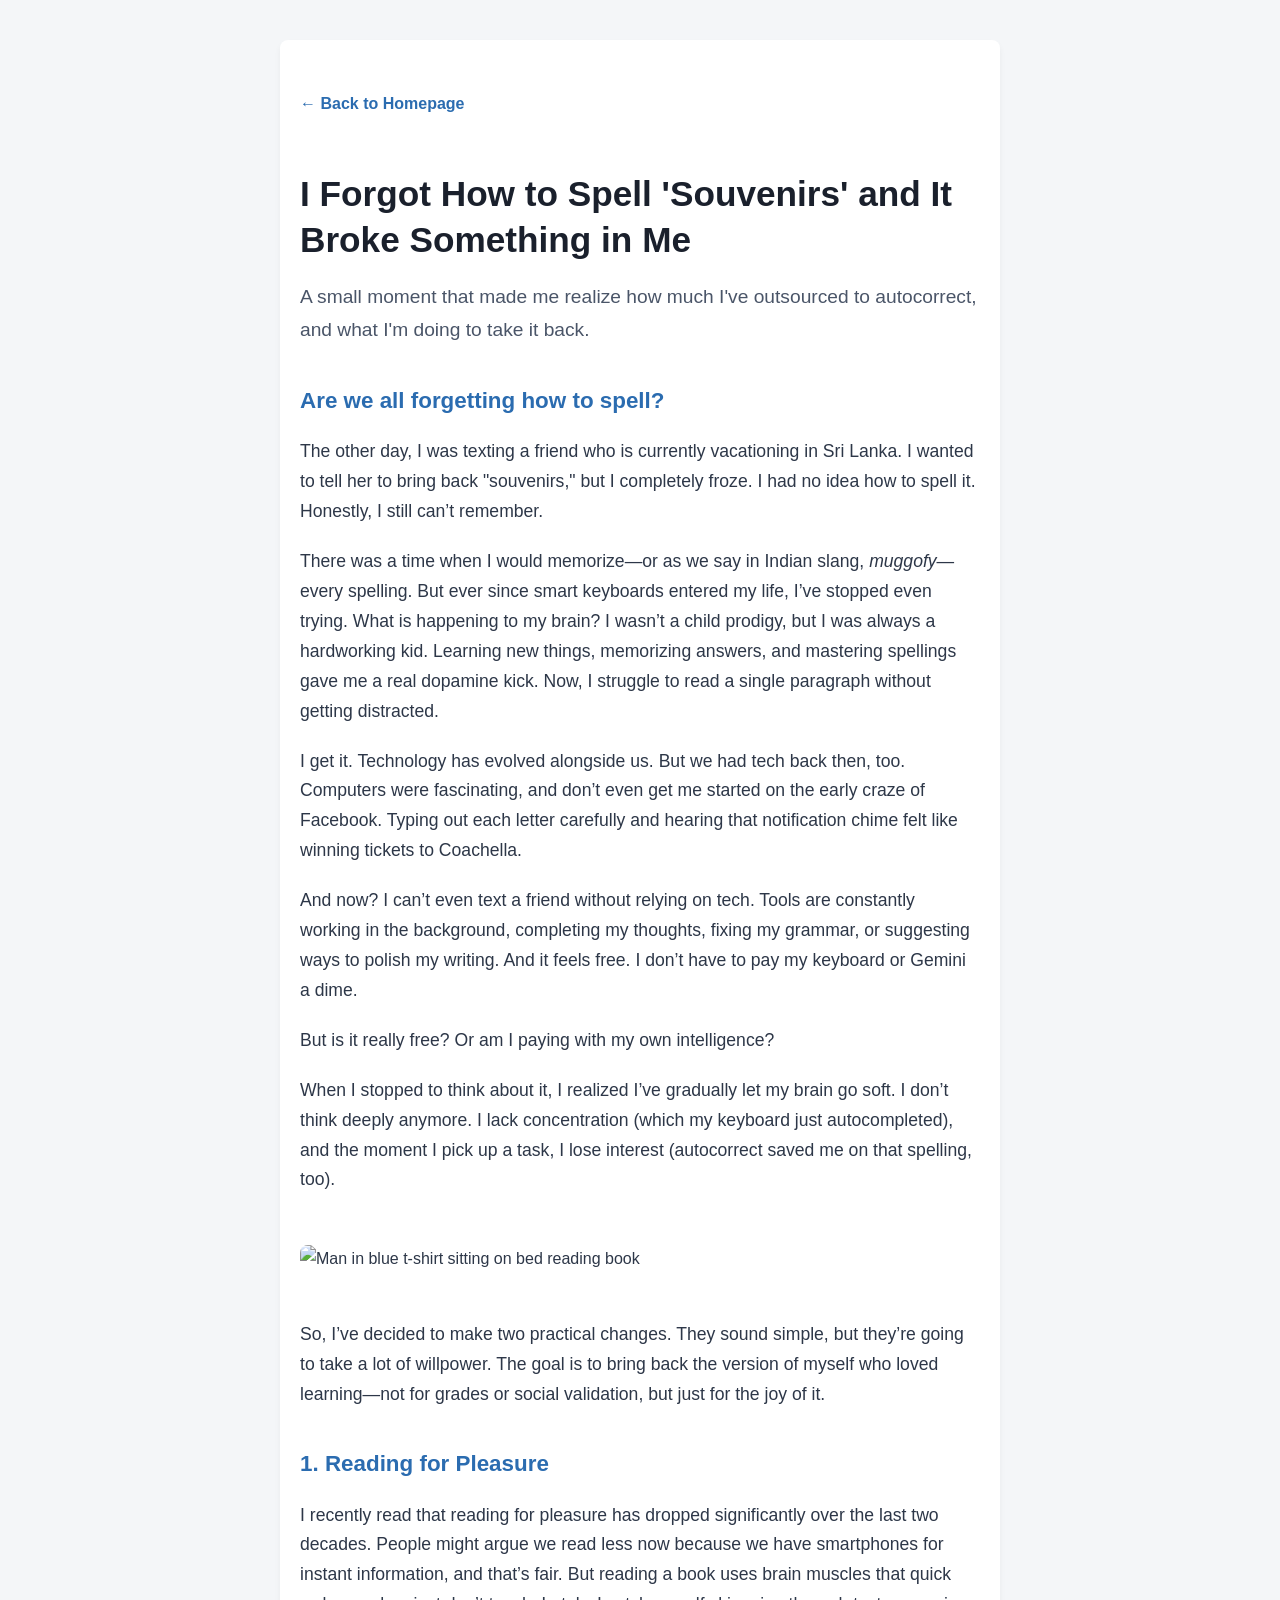
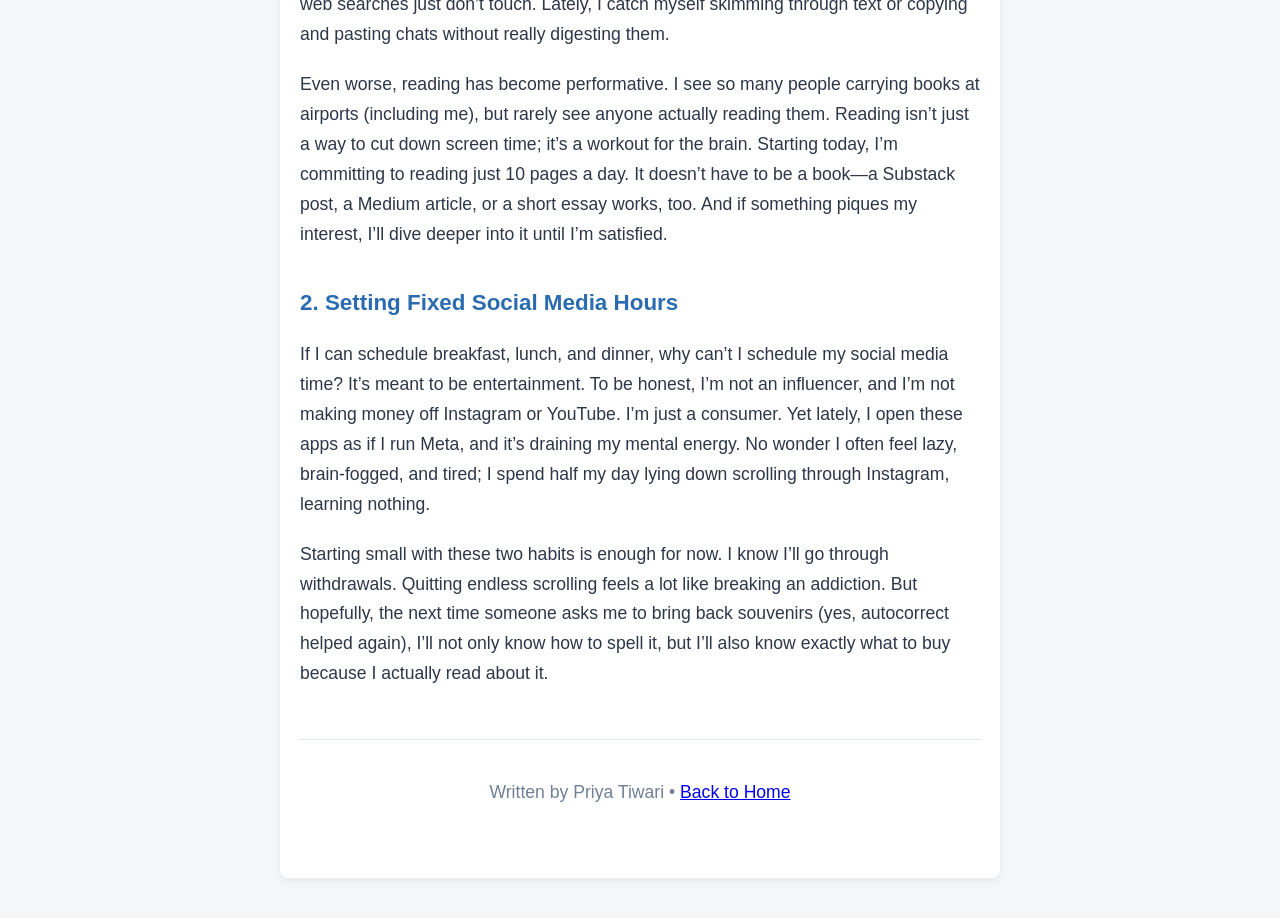
==== my-first-essay.html @ 95736776 "Create my-first-essay.html" ====
<!DOCTYPE HTML>
<html>
	<head>
		<title>I Forgot How to Spell 'Souvenirs' and It Broke Something in Me</title>
		<meta charset="utf-8" />
		<meta name="viewport" content="width=device-width, initial-scale=1" />
		<style>
			body {
				font-family: -apple-system, BlinkMacSystemFont, "Segoe UI", Roboto, Helvetica, Arial, sans-serif;
				line-height: 1.7;
				color: #2d3748;
				background-color: #f4f6f8;
				margin: 0;
				padding: 0;
			}
			.container {
				max-width: 680px;
				margin: 0 auto;
				padding: 50px 20px;
				background-color: #ffffff;
				box-shadow: 0 4px 6px rgba(0,0,0,0.05);
				border-radius: 8px;
				margin-top: 40px;
				margin-bottom: 40px;
			}
			.back-link {
				display: inline-block;
				margin-bottom: 30px;
				color: #2b6cb0;
				text-decoration: none;
				font-weight: 600;
			}
			.back-link:hover {
				text-decoration: underline;
			}
			h1 {
				font-size: 2.2rem;
				color: #1a202c;
				line-height: 1.3;
				margin-bottom: 15px;
			}
			.subtitle {
				font-size: 1.2rem;
				color: #4a5568;
				font-weight: 500;
				margin-bottom: 30px;
			}
			h2 {
				font-size: 1.4rem;
				color: #2b6cb0;
				margin-top: 35px;
				margin-bottom: 15px;
			}
			p {
				font-size: 1.1rem;
				margin-bottom: 20px;
			}
			.article-image {
				width: 100%;
				max-height: 400px;
				object-fit: cover;
				border-radius: 8px;
				margin: 30px 0;
			}
			footer {
				margin-top: 50px;
				padding-top: 20px;
				border-top: 1px solid #e2e8f0;
				text-align: center;
				font-size: 0.95rem;
				color: #718096;
			}
		</style>
	</head>
	<body>

		<div class="container">
			<a href="index.html" class="back-link">&larr; Back to Homepage</a>

			<h1>I Forgot How to Spell 'Souvenirs' and It Broke Something in Me</h1>
			<p class="subtitle">A small moment that made me realize how much I've outsourced to autocorrect, and what I'm doing to take it back.</p>

			<h2>Are we all forgetting how to spell?</h2>
			<p>The other day, I was texting a friend who is currently vacationing in Sri Lanka. I wanted to tell her to bring back "souvenirs," but I completely froze. I had no idea how to spell it. Honestly, I still can’t remember.</p>

			<p>There was a time when I would memorize—or as we say in Indian slang, <em>muggofy</em>—every spelling. But ever since smart keyboards entered my life, I’ve stopped even trying. What is happening to my brain? I wasn’t a child prodigy, but I was always a hardworking kid. Learning new things, memorizing answers, and mastering spellings gave me a real dopamine kick. Now, I struggle to read a single paragraph without getting distracted.</p>

			<p>I get it. Technology has evolved alongside us. But we had tech back then, too. Computers were fascinating, and don’t even get me started on the early craze of Facebook. Typing out each letter carefully and hearing that notification chime felt like winning tickets to Coachella.</p>

			<p>And now? I can’t even text a friend without relying on tech. Tools are constantly working in the background, completing my thoughts, fixing my grammar, or suggesting ways to polish my writing. And it feels free. I don’t have to pay my keyboard or Gemini a dime.</p>

			<p>But is it really free? Or am I paying with my own intelligence?</p>

			<p>When I stopped to think about it, I realized I’ve gradually let my brain go soft. I don’t think deeply anymore. I lack concentration (which my keyboard just autocompleted), and the moment I pick up a task, I lose interest (autocorrect saved me on that spelling, too).</p>

			<!-- Image section -->
			<img src="images/pic01.jpg" alt="Man in blue t-shirt sitting on bed reading book" class="article-image" />

			<p>So, I’ve decided to make two practical changes. They sound simple, but they’re going to take a lot of willpower. The goal is to bring back the version of myself who loved learning—not for grades or social validation, but just for the joy of it.</p>

			<h2>1. Reading for Pleasure</h2>
			<p>I recently read that reading for pleasure has dropped significantly over the last two decades. People might argue we read less now because we have smartphones for instant information, and that’s fair. But reading a book uses brain muscles that quick web searches just don’t touch. Lately, I catch myself skimming through text or copying and pasting chats without really digesting them.</p>

			<p>Even worse, reading has become performative. I see so many people carrying books at airports (including me), but rarely see anyone actually reading them. Reading isn’t just a way to cut down screen time; it’s a workout for the brain. Starting today, I’m committing to reading just 10 pages a day. It doesn’t have to be a book—a Substack post, a Medium article, or a short essay works, too. And if something piques my interest, I’ll dive deeper into it until I’m satisfied.</p>

			<h2>2. Setting Fixed Social Media Hours</h2>
			<p>If I can schedule breakfast, lunch, and dinner, why can’t I schedule my social media time? It’s meant to be entertainment. To be honest, I’m not an influencer, and I’m not making money off Instagram or YouTube. I’m just a consumer. Yet lately, I open these apps as if I run Meta, and it’s draining my mental energy. No wonder I often feel lazy, brain-fogged, and tired; I spend half my day lying down scrolling through Instagram, learning nothing.</p>

			<p>Starting small with these two habits is enough for now. I know I’ll go through withdrawals. Quitting endless scrolling feels a lot like breaking an addiction. But hopefully, the next time someone asks me to bring back souvenirs (yes, autocorrect helped again), I’ll not only know how to spell it, but I’ll also know exactly what to buy because I actually read about it.</p>

			<footer>
				<p>Written by Priya Tiwari &bull; <a href="index.html">Back to Home</a></p>
			</footer>
		</div>

	</body>
</html>
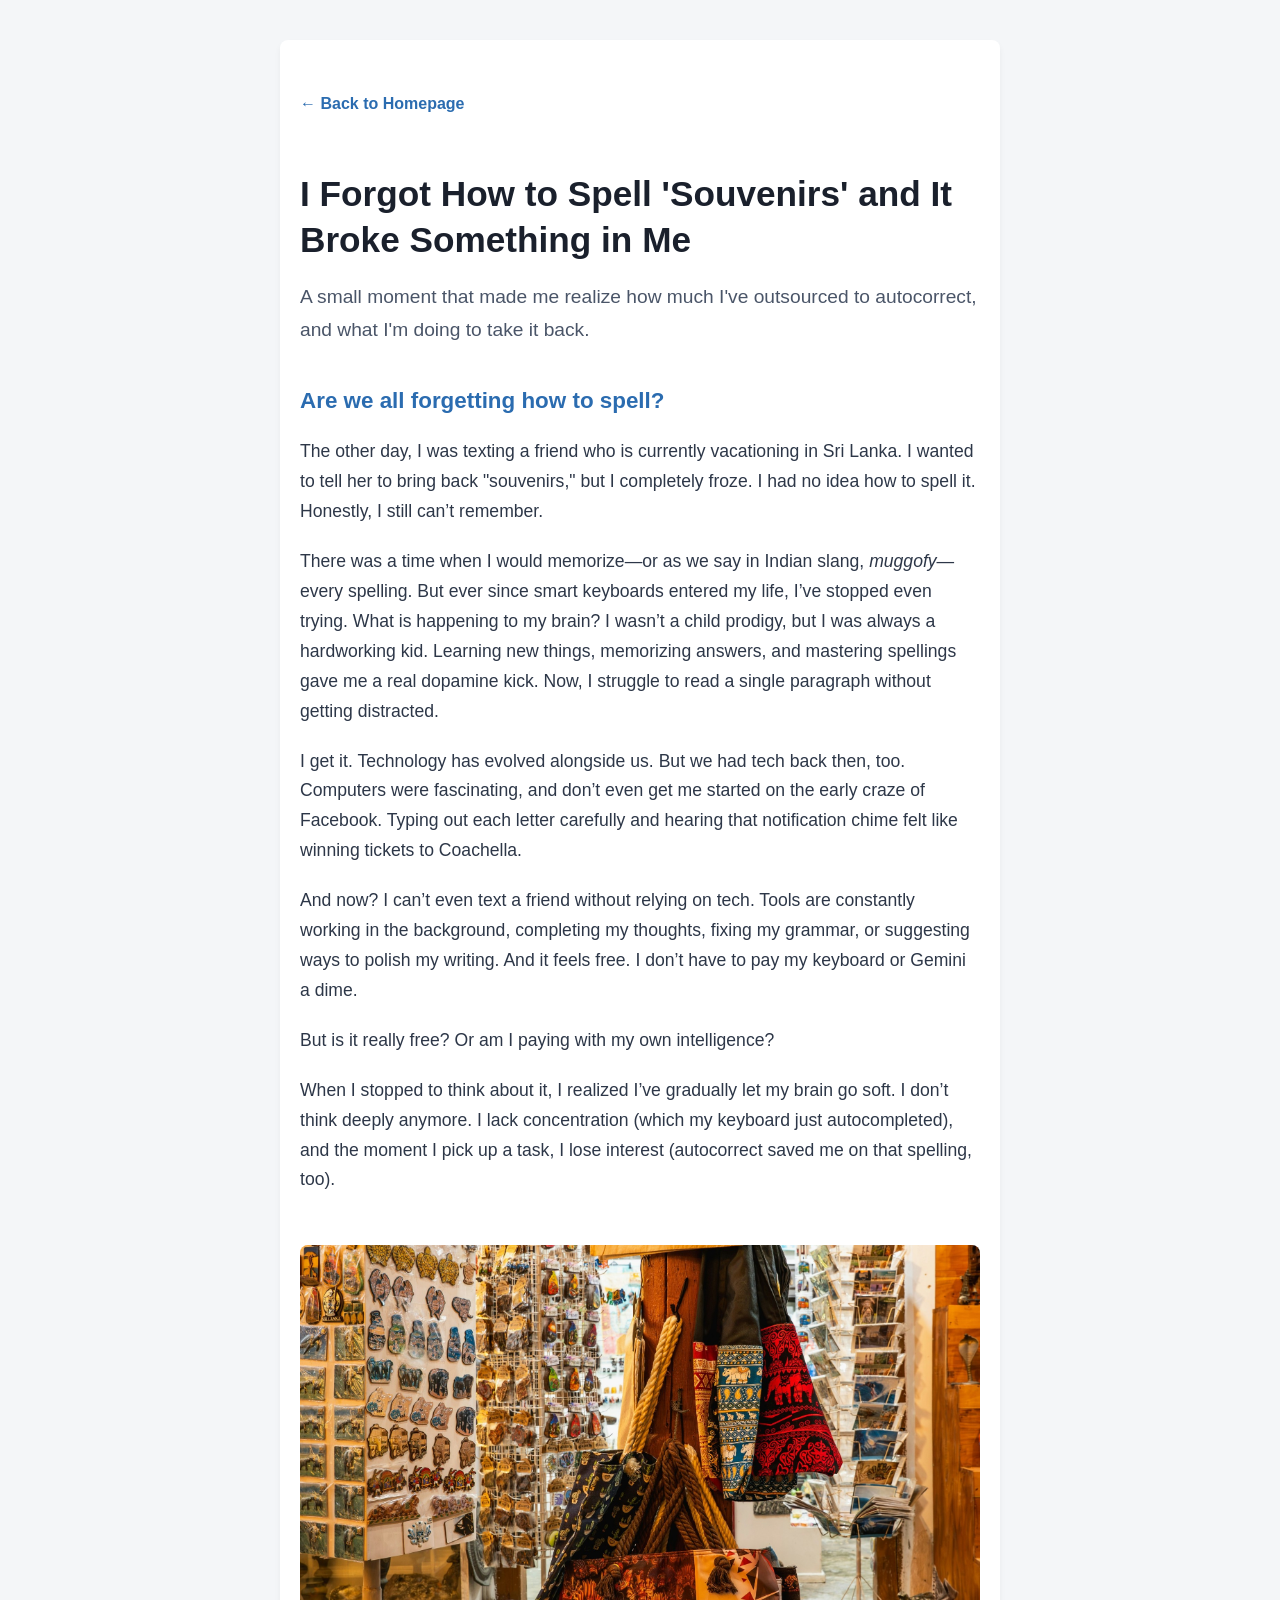
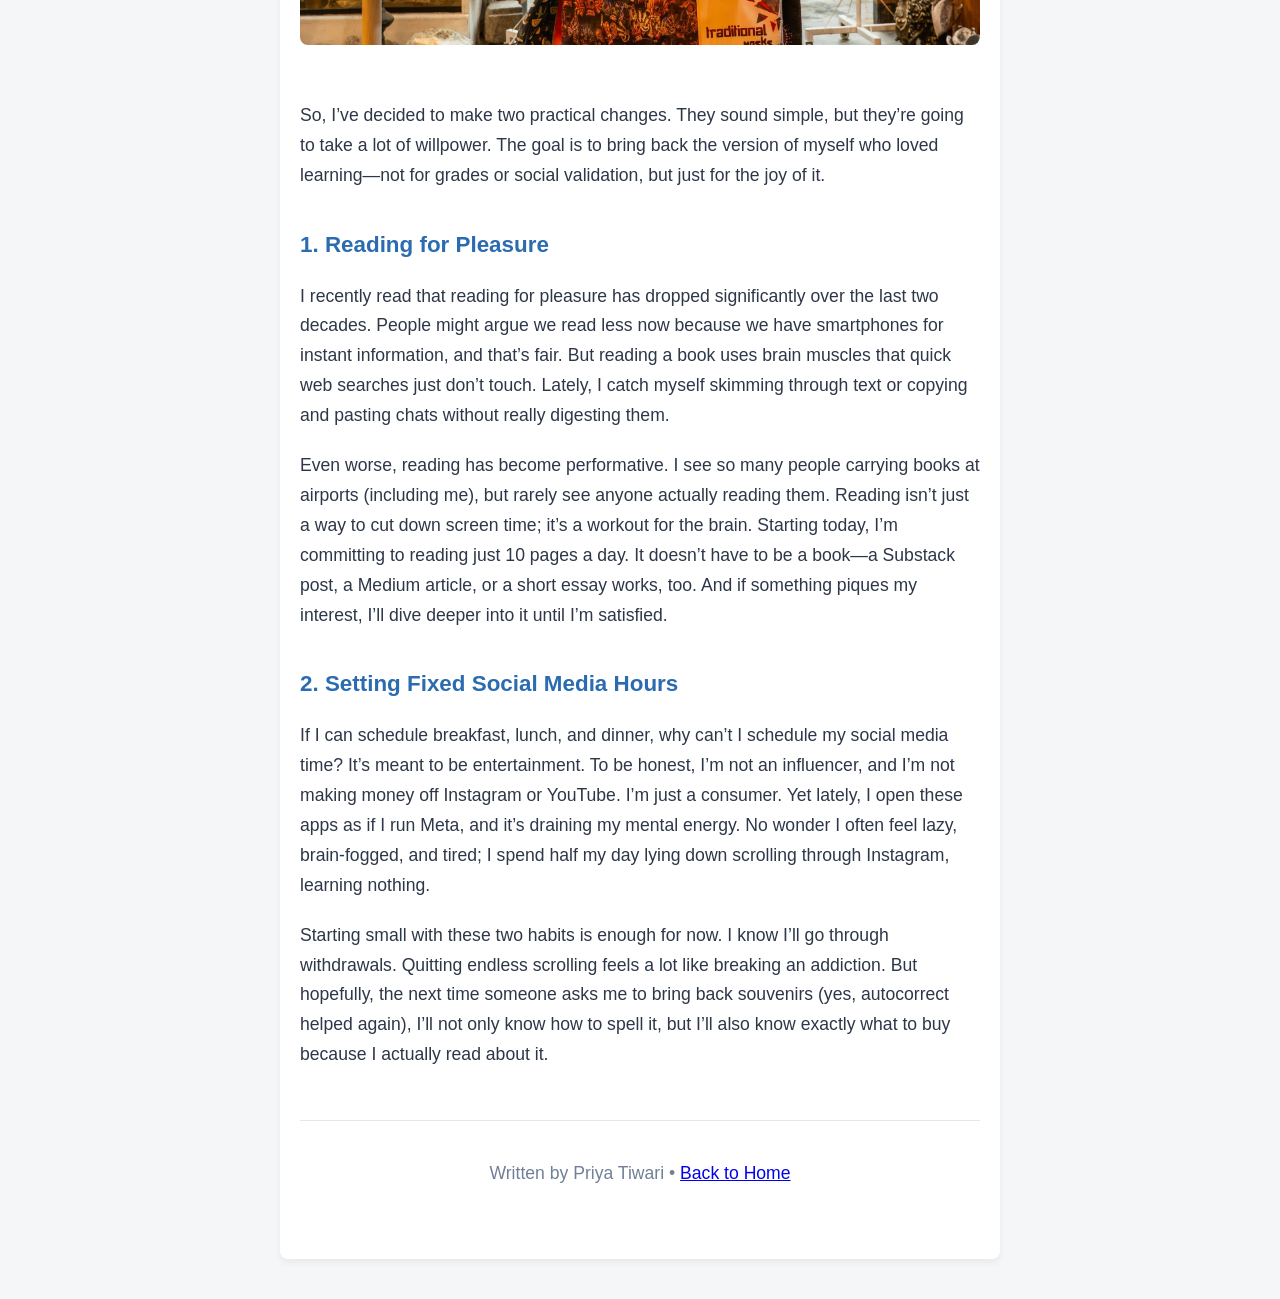
==== commit 37c6fd8d: "Update my-first-essay.html" ====
--- a/my-first-essay.html
+++ b/my-first-essay.html
@@ -94,7 +94,7 @@
 			<p>When I stopped to think about it, I realized I’ve gradually let my brain go soft. I don’t think deeply anymore. I lack concentration (which my keyboard just autocompleted), and the moment I pick up a task, I lose interest (autocorrect saved me on that spelling, too).</p>
 
 			<!-- Image section -->
-			<img src="images/pic01.jpg" alt="Man in blue t-shirt sitting on bed reading book" class="article-image" />
+			<img src="souvenirs.jpg" alt="A shop in Sri Lanka to buy souvenirs" class="article-image" />
 
 			<p>So, I’ve decided to make two practical changes. They sound simple, but they’re going to take a lot of willpower. The goal is to bring back the version of myself who loved learning—not for grades or social validation, but just for the joy of it.</p>
 
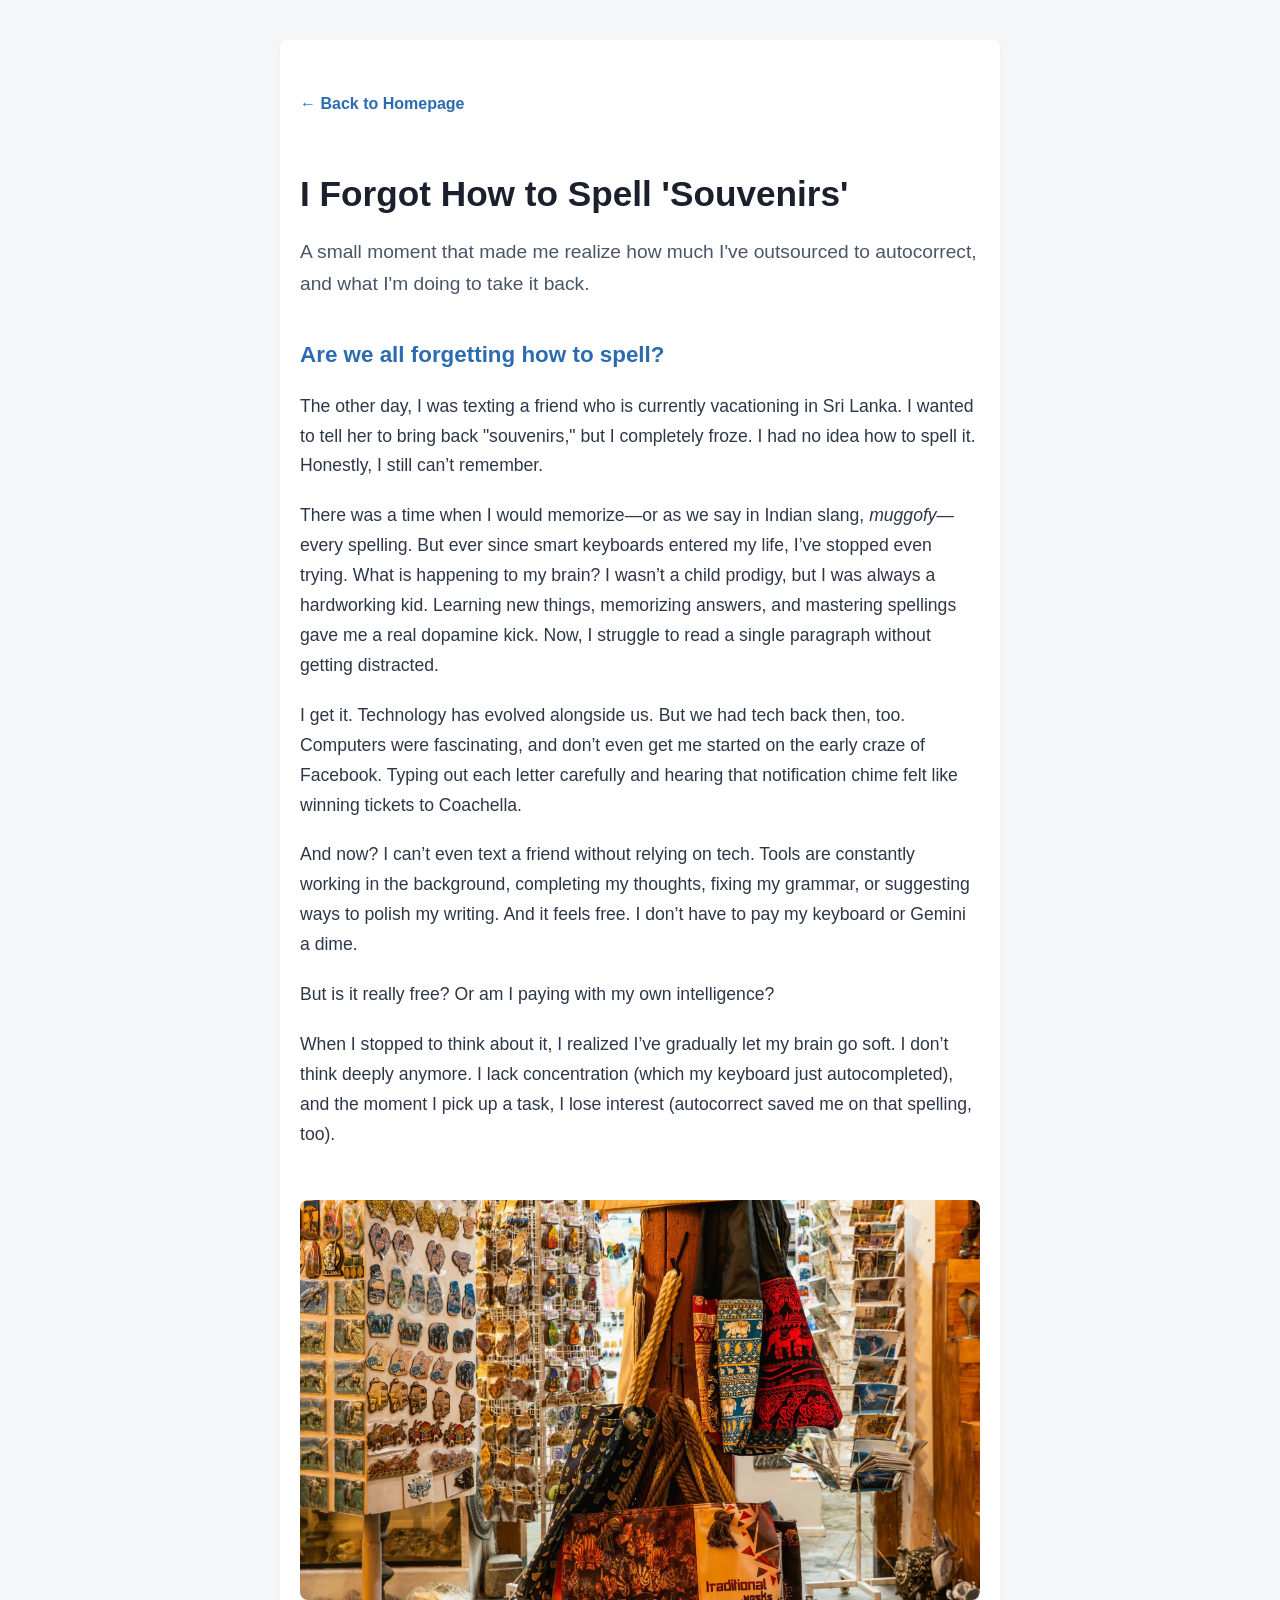
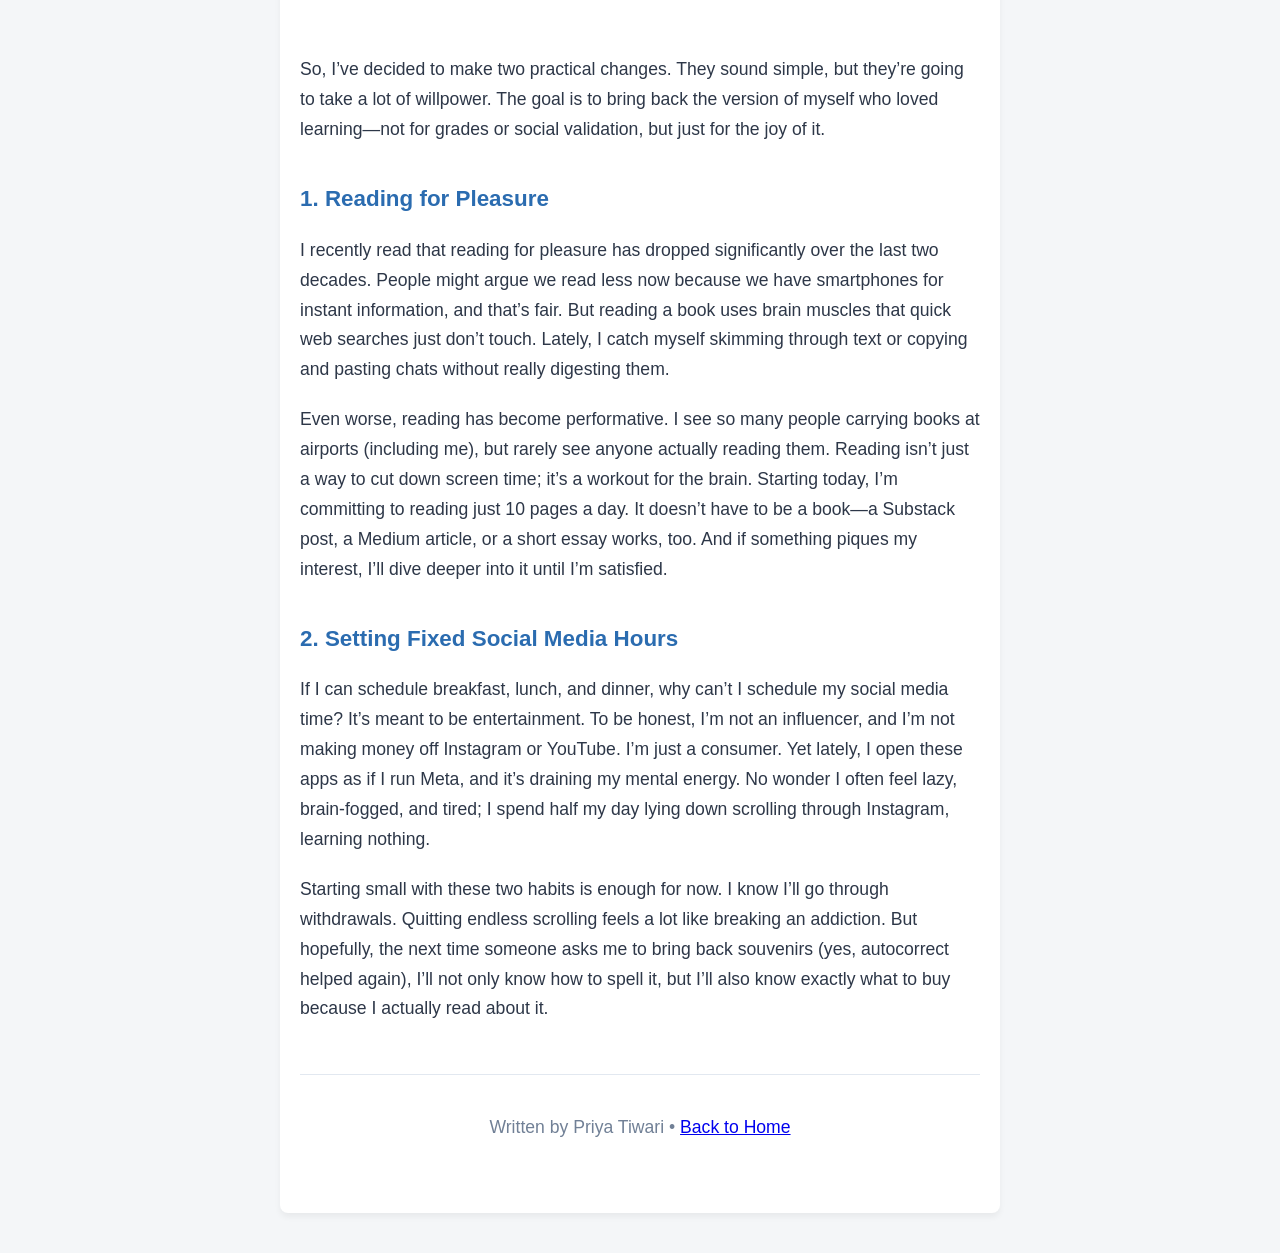
==== commit d2ddeac4: "Update my-first-essay.html" ====
--- a/my-first-essay.html
+++ b/my-first-essay.html
@@ -77,7 +77,7 @@
 		<div class="container">
 			<a href="index.html" class="back-link">&larr; Back to Homepage</a>
 
-			<h1>I Forgot How to Spell 'Souvenirs' and It Broke Something in Me</h1>
+			<h1>I Forgot How to Spell 'Souvenirs'</h1>
 			<p class="subtitle">A small moment that made me realize how much I've outsourced to autocorrect, and what I'm doing to take it back.</p>
 
 			<h2>Are we all forgetting how to spell?</h2>
